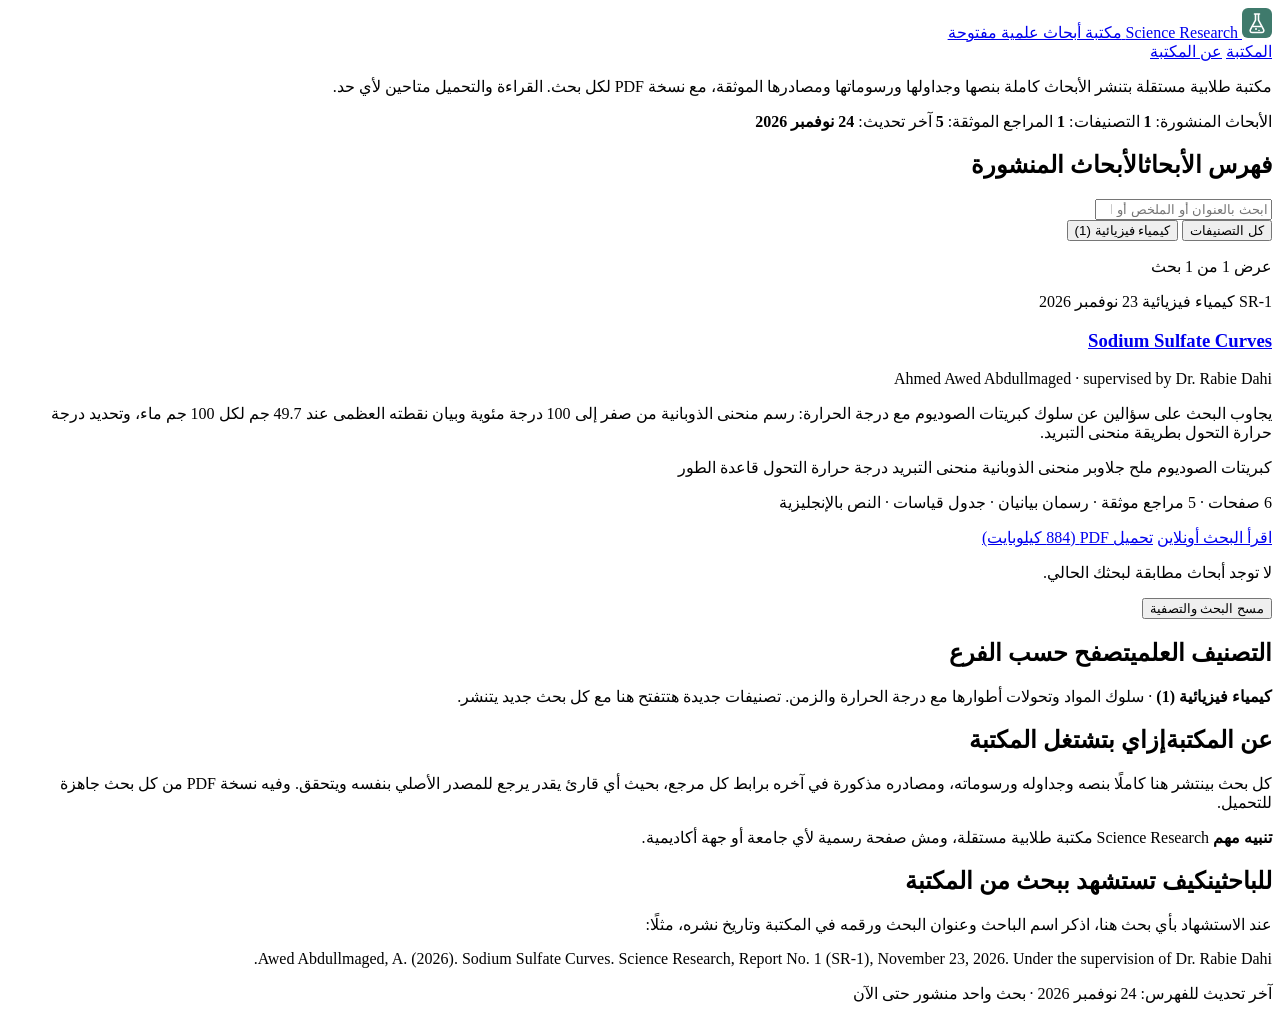
==== index.html @ 6ab8fc5f "Add initial HTML structure for Science Research site" ====
<!DOCTYPE html>
<html lang="ar" dir="rtl">
<head>
<meta charset="UTF-8">
<meta name="viewport" content="width=device-width, initial-scale=1.0">
<title>Science Research | مكتبة أبحاث علمية مفتوحة</title>
<meta name="description" content="Science Research مكتبة أبحاث علمية طلابية مستقلة ومفتوحة القراءة. كل بحث منشور كاملًا بنصه وجداوله ورسوماته ومصادره الموثقة، مع نسخة PDF للتحميل.">
<meta property="og:title" content="Science Research | مكتبة أبحاث علمية مفتوحة">
<meta property="og:description" content="مكتبة أبحاث علمية طلابية مستقلة، كل بحث فيها منشور كاملًا بنصه وجداوله ورسوماته ومصادره الموثقة.">
<meta property="og:type" content="website">
<link rel="stylesheet" href="style.css">
<script type="application/ld+json">
{
  "@context": "https://schema.org",
  "@type": "WebSite",
  "name": "Science Research",
  "inLanguage": "ar",
  "description": "مكتبة أبحاث علمية طلابية مستقلة ومفتوحة القراءة."
}
</script>
</head>
<body>

<header class="topbar">
  <a class="brand" href="index.html">
    <svg width="30" height="30" viewBox="0 0 30 30" fill="none" aria-hidden="true">
      <rect width="30" height="30" rx="6" fill="#3f7a6c"/>
      <path d="M12.5 6h5M13.5 6v6.2l-5.1 9.4c-.7 1.3.2 2.9 1.7 2.9h9.8c1.5 0 2.4-1.6 1.7-2.9L16.5 12.2V6" stroke="#fff" stroke-width="1.6" stroke-linecap="round" stroke-linejoin="round"/>
      <path d="M11 18.5h8" stroke="#fff" stroke-width="1.4" stroke-linecap="round"/>
      <circle cx="14" cy="21" r="1" fill="#fff"/>
      <circle cx="17" cy="22.5" r="0.8" fill="#fff"/>
    </svg>
    <span>
      <span class="wordmark">Science Research</span>
      <span class="sub">مكتبة أبحاث علمية مفتوحة</span>
    </span>
  </a>
  <nav aria-label="التنقل الرئيسي">
    <a href="index.html" aria-current="page">المكتبة</a>
    <a href="#about">عن المكتبة</a>
  </nav>
</header>

<div class="mission">
  <div class="mission-inner">
    <p>مكتبة طلابية مستقلة بتنشر الأبحاث كاملة بنصها وجداولها ورسوماتها ومصادرها الموثقة، مع نسخة PDF لكل بحث. القراءة والتحميل متاحين لأي حد.</p>
    <div class="statsline">
      <span>الأبحاث المنشورة: <strong>1</strong></span>
      <span>التصنيفات: <strong>1</strong></span>
      <span>المراجع الموثقة: <strong>5</strong></span>
      <span>آخر تحديث: <strong>24 نوفمبر 2026</strong></span>
    </div>
  </div>
</div>

<main>
  <section aria-labelledby="catalog">
    <h2 id="catalog"><span class="kicker">فهرس الأبحاث</span>الأبحاث المنشورة</h2>

    <div class="toolbar">
      <div class="searchrow">
        <input type="search" id="q" placeholder="ابحث بالعنوان أو الملخص أو الكلمات المفتاحية..." aria-label="ابحث في فهرس الأبحاث">
      </div>
      <div class="chips" role="group" aria-label="تصفية حسب التصنيف العلمي">
        <button type="button" class="chip active" data-subject="all">كل التصنيفات</button>
        <button type="button" class="chip" data-subject="physchem">كيمياء فيزيائية (1)</button>
      </div>
      <p class="resultline" id="resultline" aria-live="polite"></p>
    </div>

    <div id="cards">
      <article class="report-card" data-subject="physchem"
        data-search="sodium sulfate curves كبريتات الصوديوم منحنى الذوبانية منحنى التبريد ملح جلاوبر درجة حرارة التحول قاعدة الطور كيمياء فيزيائية solubility cooling curve glauber transition temperature phase rule ahmed awed abdullmaged rabie dahi">
        <div class="cardhead">
          <span class="badge">SR-1</span>
          <span class="subject-tag">كيمياء فيزيائية</span>
          <span class="carddate">23 نوفمبر 2026</span>
        </div>
        <h3><a href="sodium-sulfate.html" hreflang="en">Sodium Sulfate Curves</a></h3>
        <p class="authors">Ahmed Awed Abdullmaged · supervised by Dr. Rabie Dahi</p>
        <p class="abstract">يجاوب البحث على سؤالين عن سلوك كبريتات الصوديوم مع درجة الحرارة: رسم منحنى الذوبانية من صفر إلى 100 درجة مئوية وبيان نقطته العظمى عند 49.7 جم لكل 100 جم ماء، وتحديد درجة حرارة التحول بطريقة منحنى التبريد.</p>
        <div class="keyword-chips">
          <span>كبريتات الصوديوم</span>
          <span>ملح جلاوبر</span>
          <span>منحنى الذوبانية</span>
          <span>منحنى التبريد</span>
          <span>درجة حرارة التحول</span>
          <span>قاعدة الطور</span>
        </div>
        <p class="cardmeta">6 صفحات · 5 مراجع موثقة · رسمان بيانيان · جدول قياسات · النص بالإنجليزية</p>
        <div class="actions">
          <a class="btn" href="sodium-sulfate.html">اقرأ البحث أونلاين</a>
          <a class="btn secondary" href="assets/sodium-sulfate-curves-report-1.pdf" download>تحميل PDF <span class="filesize">(884 كيلوبايت)</span></a>
        </div>
      </article>
    </div>

    <div class="empty-state" id="empty">
      <p>لا توجد أبحاث مطابقة لبحثك الحالي.</p>
      <button type="button" class="chip" id="reset">مسح البحث والتصفية</button>
    </div>
  </section>

  <section aria-labelledby="classification">
    <h2><span class="kicker">التصنيف العلمي</span>تصفح حسب الفرع</h2>
    <div class="panel">
      <p><strong>كيمياء فيزيائية (1)</strong> · سلوك المواد وتحولات أطوارها مع درجة الحرارة والزمن. تصنيفات جديدة هتتفتح هنا مع كل بحث جديد يتنشر.</p>
    </div>
  </section>

  <section id="about" aria-labelledby="about-h">
    <h2 id="about-h"><span class="kicker">عن المكتبة</span>إزاي بتشتغل المكتبة</h2>
    <div class="panel">
      <p>كل بحث بينتشر هنا كاملًا بنصه وجداوله ورسوماته، ومصادره مذكورة في آخره برابط كل مرجع، بحيث أي قارئ يقدر يرجع للمصدر الأصلي بنفسه ويتحقق. وفيه نسخة PDF من كل بحث جاهزة للتحميل.</p>
      <div class="callout">
        <strong>تنبيه مهم</strong>
        Science Research مكتبة طلابية مستقلة، ومش صفحة رسمية لأي جامعة أو جهة أكاديمية.
      </div>
    </div>
  </section>

  <section aria-labelledby="cite">
    <h2 id="cite"><span class="kicker">للباحثين</span>كيف تستشهد ببحث من المكتبة</h2>
    <div class="panel">
      <p>عند الاستشهاد بأي بحث هنا، اذكر اسم الباحث وعنوان البحث ورقمه في المكتبة وتاريخ نشره، مثلًا:</p>
      <p class="cite-box">Awed Abdullmaged, A. (2026). Sodium Sulfate Curves. Science Research, Report No. 1 (SR-1), November 23, 2026. Under the supervision of Dr. Rabie Dahi.</p>
    </div>
  </section>
</main>

<footer>
  <p>آخر تحديث للفهرس: 24 نوفمبر 2026 · بحث واحد منشور حتى الآن</p>
</footer>

<script>
(function () {
    var q = document.getElementById('q');
    var chips = Array.prototype.slice.call(document.querySelectorAll('.chip[data-subject]'));
    var cards = Array.prototype.slice.call(document.querySelectorAll('#cards .report-card'));
    var line = document.getElementById('resultline');
    var empty = document.getElementById('empty');
    var reset = document.getElementById('reset');
    var subject = 'all';

    function apply() {
        var term = q.value.trim().toLowerCase();
        var shown = 0;
        cards.forEach(function (card) {
            var okSubject = subject === 'all' || card.getAttribute('data-subject') === subject;
            var okTerm = term === '' || card.getAttribute('data-search').toLowerCase().indexOf(term) !== -1;
            var show = okSubject && okTerm;
            card.style.display = show ? '' : 'none';
            if (show) shown++;
        });
        line.textContent = 'عرض ' + shown + ' من ' + cards.length + (cards.length === 1 ? ' بحث' : ' أبحاث');
        empty.classList.toggle('show', shown === 0);
    }

    q.addEventListener('input', apply);
    chips.forEach(function (chip) {
        chip.addEventListener('click', function () {
            subject = chip.getAttribute('data-subject');
            chips.forEach(function (c) { c.classList.toggle('active', c === chip); });
            apply();
        });
    });
    reset.addEventListener('click', function () {
        q.value = '';
        subject = 'all';
        chips.forEach(function (c) { c.classList.toggle('active', c.getAttribute('data-subject') === 'all'); });
        apply();
        q.focus();
    });
    apply();
})();
</script>
</body>
</html>
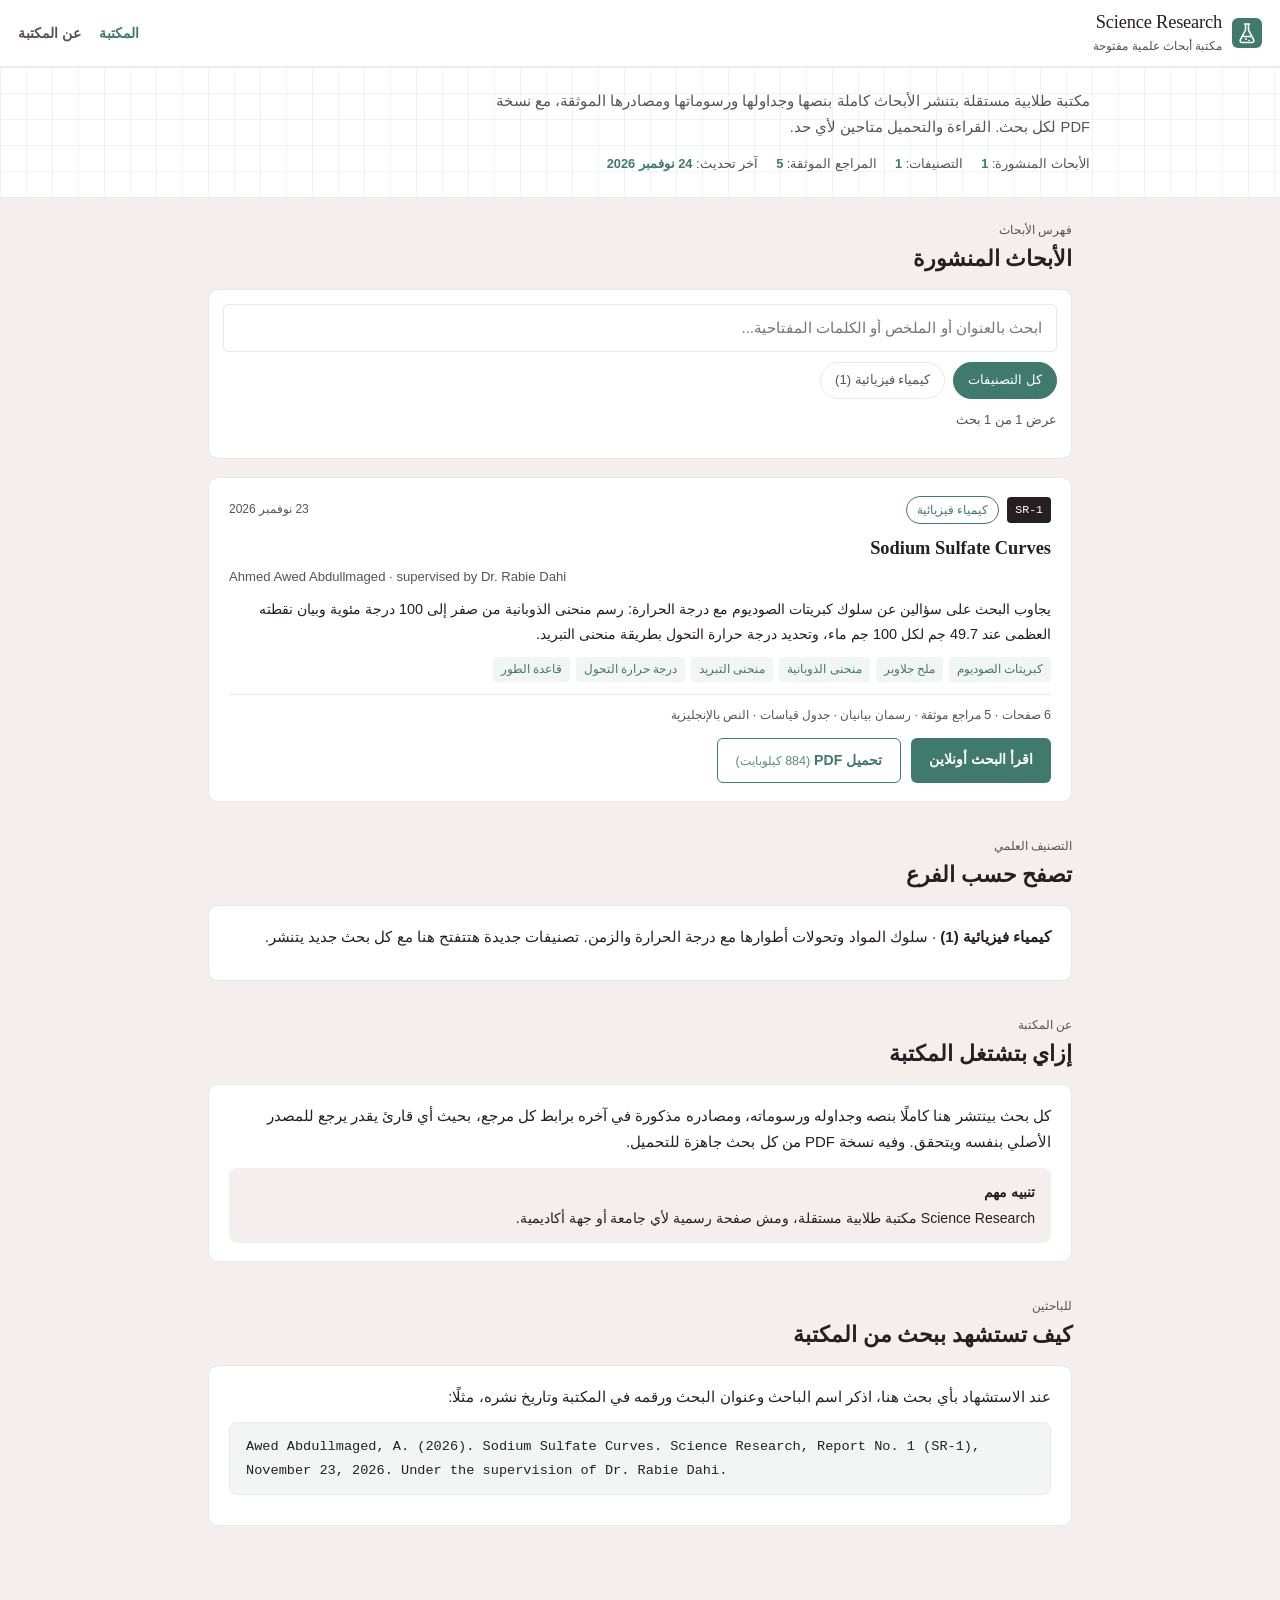
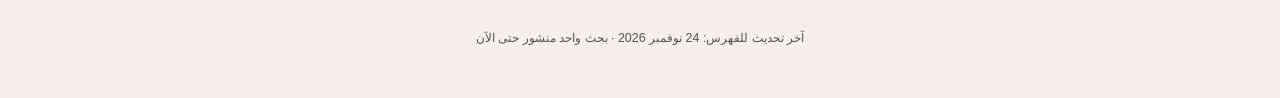
==== commit 028b95fe: "Add Google site verification meta tag" ====
--- a/index.html
+++ b/index.html
@@ -18,6 +18,7 @@
   "description": "مكتبة أبحاث علمية طلابية مستقلة ومفتوحة القراءة."
 }
 </script>
+  <meta name="google-site-verification" content="YF_HLqnsL7HP9oWlUCtC-cnnz9kxFtWyaRamaHaC7z0" />
 </head>
 <body>
 
--- a/style.css
+++ b/style.css
@@ -0,0 +1,227 @@
+:root {
+    --ink: #251f21;
+    --ink-2: #585254;
+    --hairline: #eae9ea;
+    --teal: #73a89a;
+    --teal-dark: #3f7a6c;
+    --teal-wash: rgba(115, 168, 154, 0.10);
+    --sand: #f4efec;
+    --page: #ffffff;
+    --mono: "Consolas", "Menlo", monospace;
+}
+* { box-sizing: border-box; margin: 0; padding: 0; }
+body {
+    font-family: "Segoe UI", Tahoma, Arial, sans-serif;
+    color: var(--ink);
+    background: var(--sand);
+    line-height: 1.75;
+    font-size: 15px;
+}
+a { color: var(--teal-dark); }
+
+/* ---------- top bar ---------- */
+.topbar {
+    background: var(--page);
+    border-bottom: 1px solid var(--hairline);
+    display: flex;
+    align-items: center;
+    gap: 12px;
+    padding: 10px 18px;
+    position: sticky;
+    top: 0;
+    z-index: 20;
+}
+.brand { display: flex; align-items: center; gap: 10px; text-decoration: none; color: var(--ink); }
+.brand svg { flex: none; }
+.brand .wordmark { font-family: Georgia, "Times New Roman", serif; font-size: 1.15rem; letter-spacing: -0.01em; line-height: 1.2; }
+.brand .sub { display: block; font-family: "Segoe UI", Tahoma, Arial, sans-serif; font-size: 0.72rem; color: var(--ink-2); }
+.topbar nav { margin-inline-start: auto; display: flex; gap: 18px; }
+.topbar nav a { color: var(--ink-2); text-decoration: none; font-weight: 600; font-size: 0.88rem; }
+.topbar nav a:hover, .topbar nav a[aria-current] { color: var(--teal-dark); }
+
+/* ---------- mission strip ---------- */
+.mission {
+    background-color: var(--page);
+    background-image:
+        linear-gradient(to right, rgba(115, 168, 154, 0.12) 1px, transparent 1px),
+        linear-gradient(to bottom, rgba(115, 168, 154, 0.12) 1px, transparent 1px);
+    background-size: 26px 26px;
+    border-bottom: 1px solid var(--hairline);
+    padding: 22px 18px;
+}
+.mission-inner { max-width: 900px; margin: 0 auto; }
+.mission p { color: var(--ink-2); font-size: 0.92rem; max-width: 620px; }
+.mission .statsline {
+    margin-top: 10px;
+    font-size: 0.8rem;
+    color: var(--ink-2);
+    display: flex;
+    flex-wrap: wrap;
+    gap: 6px 18px;
+}
+.mission .statsline strong { color: var(--teal-dark); }
+
+/* ---------- layout ---------- */
+main { max-width: 900px; margin: 0 auto; padding: 22px 18px 48px; }
+section { margin-bottom: 34px; }
+h2 { font-family: Georgia, "Times New Roman", serif; font-size: 1.35rem; margin-bottom: 10px; }
+h2 .kicker { display: block; font-family: "Segoe UI", Tahoma, Arial, sans-serif; font-size: 0.75rem; color: var(--ink-2); font-weight: 400; }
+p { margin-bottom: 12px; }
+
+/* ---------- catalog toolbar ---------- */
+.toolbar {
+    background: var(--page);
+    border: 1px solid var(--hairline);
+    border-radius: 10px;
+    padding: 14px;
+    margin-bottom: 18px;
+}
+.toolbar .searchrow { display: flex; gap: 10px; }
+.toolbar input[type="search"] {
+    flex: 1;
+    border: 1px solid var(--hairline);
+    border-radius: 6px;
+    padding: 10px 14px;
+    font: inherit;
+    background: var(--page);
+    color: var(--ink);
+}
+.toolbar input[type="search"]:focus { outline: 2px solid var(--teal); border-color: var(--teal); }
+.chips { display: flex; flex-wrap: wrap; gap: 8px; margin-top: 10px; }
+.chip {
+    border: 1px solid var(--hairline);
+    background: var(--page);
+    border-radius: 999px;
+    padding: 6px 14px;
+    font: inherit;
+    font-size: 0.82rem;
+    cursor: pointer;
+    color: var(--ink-2);
+}
+.chip:hover { border-color: var(--teal); }
+.chip.active { background: var(--teal-dark); border-color: var(--teal-dark); color: #fff; }
+.resultline { font-size: 0.8rem; color: var(--ink-2); margin-top: 10px; }
+
+/* ---------- report cards ---------- */
+.report-card {
+    background: var(--page);
+    border: 1px solid var(--hairline);
+    border-radius: 10px;
+    padding: 18px 20px;
+    margin-bottom: 14px;
+}
+.report-card .cardhead { display: flex; flex-wrap: wrap; align-items: center; gap: 8px; margin-bottom: 8px; }
+.badge {
+    font-family: var(--mono);
+    font-size: 0.72rem;
+    background: var(--ink);
+    color: #fff;
+    border-radius: 4px;
+    padding: 3px 8px;
+}
+.subject-tag {
+    font-size: 0.72rem;
+    border: 1px solid var(--teal-dark);
+    color: var(--teal-dark);
+    border-radius: 999px;
+    padding: 3px 10px;
+}
+.carddate { font-size: 0.75rem; color: var(--ink-2); margin-inline-start: auto; }
+.report-card h3 { font-size: 1.15rem; font-family: Georgia, "Times New Roman", serif; margin-bottom: 2px; }
+.report-card h3 a { color: var(--ink); text-decoration: none; }
+.report-card h3 a:hover { color: var(--teal-dark); text-decoration: underline; }
+.authors { font-size: 0.82rem; color: var(--ink-2); margin-bottom: 8px; direction: ltr; text-align: start; }
+.report-card .abstract { font-size: 0.9rem; margin-bottom: 10px; }
+.keyword-chips { display: flex; flex-wrap: wrap; gap: 6px; margin-bottom: 12px; }
+.keyword-chips span {
+    background: var(--teal-wash);
+    color: var(--teal-dark);
+    border-radius: 4px;
+    font-size: 0.72rem;
+    padding: 2px 8px;
+}
+.cardmeta { font-size: 0.78rem; color: var(--ink-2); border-top: 1px solid var(--hairline); padding-top: 10px; margin-bottom: 12px; }
+.actions { display: flex; flex-wrap: wrap; gap: 10px; }
+.btn {
+    display: inline-block;
+    background: var(--teal-dark);
+    color: #fff;
+    padding: 9px 18px;
+    border-radius: 6px;
+    text-decoration: none;
+    font-weight: 600;
+    font-size: 0.88rem;
+}
+.btn:hover { background: var(--teal); }
+.btn.secondary { background: transparent; color: var(--teal-dark); border: 1px solid var(--teal-dark); }
+.btn.secondary:hover { background: var(--teal-wash); }
+.btn .filesize { font-weight: 400; font-size: 0.78rem; opacity: 0.85; }
+.empty-state {
+    display: none;
+    background: var(--page);
+    border: 1px dashed var(--hairline);
+    border-radius: 10px;
+    padding: 32px 20px;
+    text-align: center;
+    color: var(--ink-2);
+}
+.empty-state.show { display: block; }
+.empty-state button { margin-top: 10px; }
+
+/* ---------- panels ---------- */
+.panel {
+    background: var(--page);
+    border: 1px solid var(--hairline);
+    border-radius: 10px;
+    padding: 18px 20px;
+    margin-bottom: 14px;
+}
+.callout { background: var(--sand); border-radius: 8px; padding: 12px 16px; font-size: 0.88rem; margin-top: 10px; }
+.callout strong { display: block; margin-bottom: 2px; }
+.cite-box {
+    border: 1px solid var(--hairline);
+    background: var(--teal-wash);
+    border-radius: 8px;
+    padding: 12px 16px;
+    font-size: 0.85rem;
+    direction: ltr;
+    text-align: left;
+    font-family: var(--mono);
+}
+footer { text-align: center; color: var(--ink-2); font-size: 0.78rem; padding: 20px 16px 36px; }
+
+/* ---------- report page ---------- */
+body.ltr { direction: ltr; }
+.crumbs { font-size: 0.8rem; color: var(--ink-2); margin-bottom: 16px; }
+.crumbs a { text-decoration: none; }
+.journalhead { border-bottom: 1px solid var(--hairline); padding-bottom: 14px; margin-bottom: 22px; }
+.journalhead .rep-no { color: var(--ink-2); font-size: 0.82rem; font-family: var(--mono); }
+.journalhead h1 { font-family: Georgia, "Times New Roman", serif; font-size: 1.9rem; margin: 4px 0 8px; }
+.journalhead .subtitle { color: var(--ink-2); }
+.journalhead .actions { margin-top: 14px; }
+.facts { width: 100%; border-collapse: collapse; margin: 14px 0 24px; font-size: 0.92rem; }
+.facts th, .facts td { text-align: left; padding: 9px 12px; border-bottom: 1px solid var(--hairline); }
+.facts th { color: var(--ink-2); font-weight: 400; width: 170px; }
+.facts td { font-weight: 600; }
+table.data { width: 100%; border-collapse: collapse; margin: 14px 0 24px; font-size: 0.92rem; background: var(--page); }
+table.data caption { text-align: left; color: var(--ink-2); font-size: 0.82rem; margin-bottom: 6px; }
+table.data th, table.data td { text-align: left; padding: 9px 12px; border-bottom: 1px solid var(--hairline); }
+table.data td:last-child { font-weight: 700; color: var(--teal-dark); }
+figure { margin: 20px 0; }
+figure img { max-width: 100%; border-radius: 8px; border: 1px solid var(--hairline); display: block; background: var(--page); }
+figcaption { color: var(--ink-2); font-size: 0.82rem; margin-top: 6px; }
+ol.steps { padding-left: 22px; margin-bottom: 14px; }
+ol.steps li { margin-bottom: 8px; }
+ol.refs { padding-left: 22px; font-size: 0.88rem; }
+ol.refs li { margin-bottom: 8px; }
+ol.refs a { word-break: break-all; }
+.key-sentence { border-left: 3px solid var(--teal); padding: 10px 16px; background: var(--teal-wash); margin: 16px 0; font-weight: 600; }
+.report-body section { background: var(--page); border: 1px solid var(--hairline); border-radius: 10px; padding: 20px 22px; }
+main.report-body { background: transparent; }
+
+@media (max-width: 560px) {
+    .brand .sub { display: none; }
+    .journalhead h1 { font-size: 1.5rem; }
+    .facts th { width: 105px; }
+    .carddate { margin-inline-start: 0; width: 100%; }
+}
